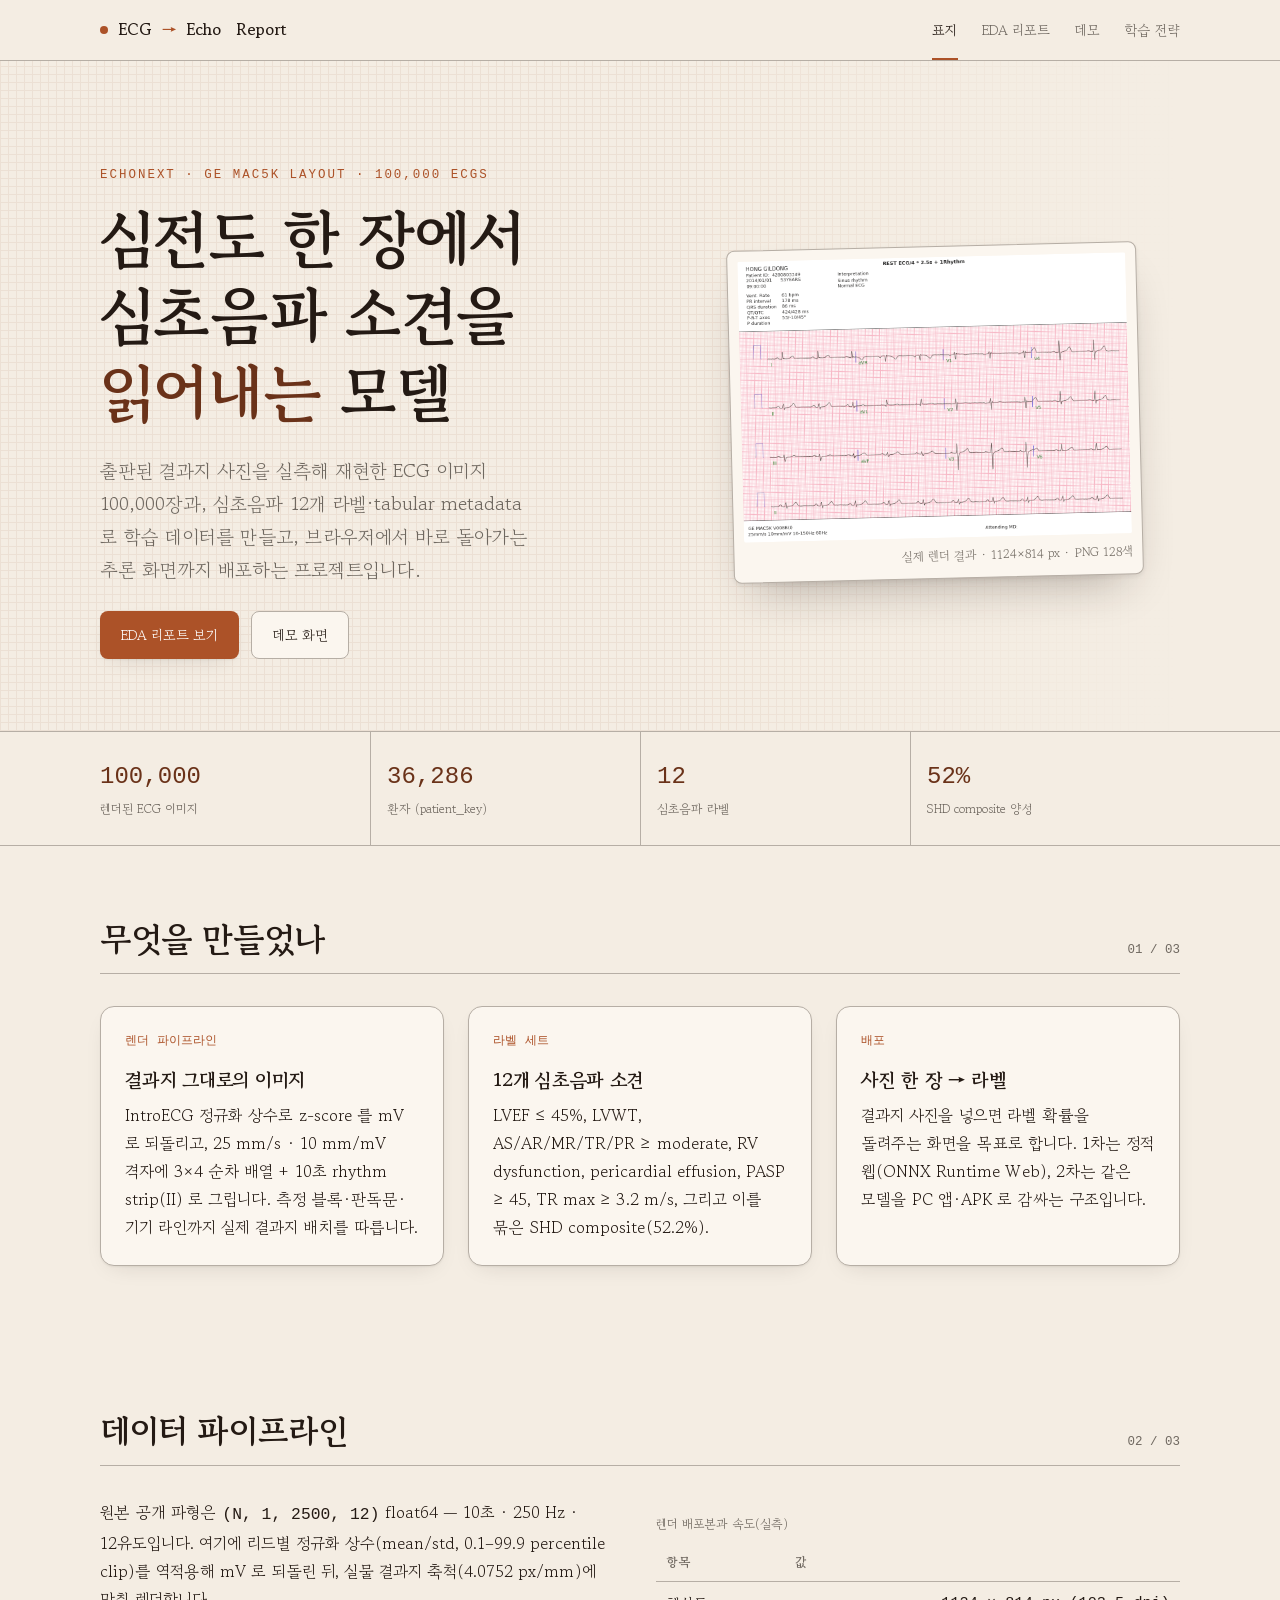
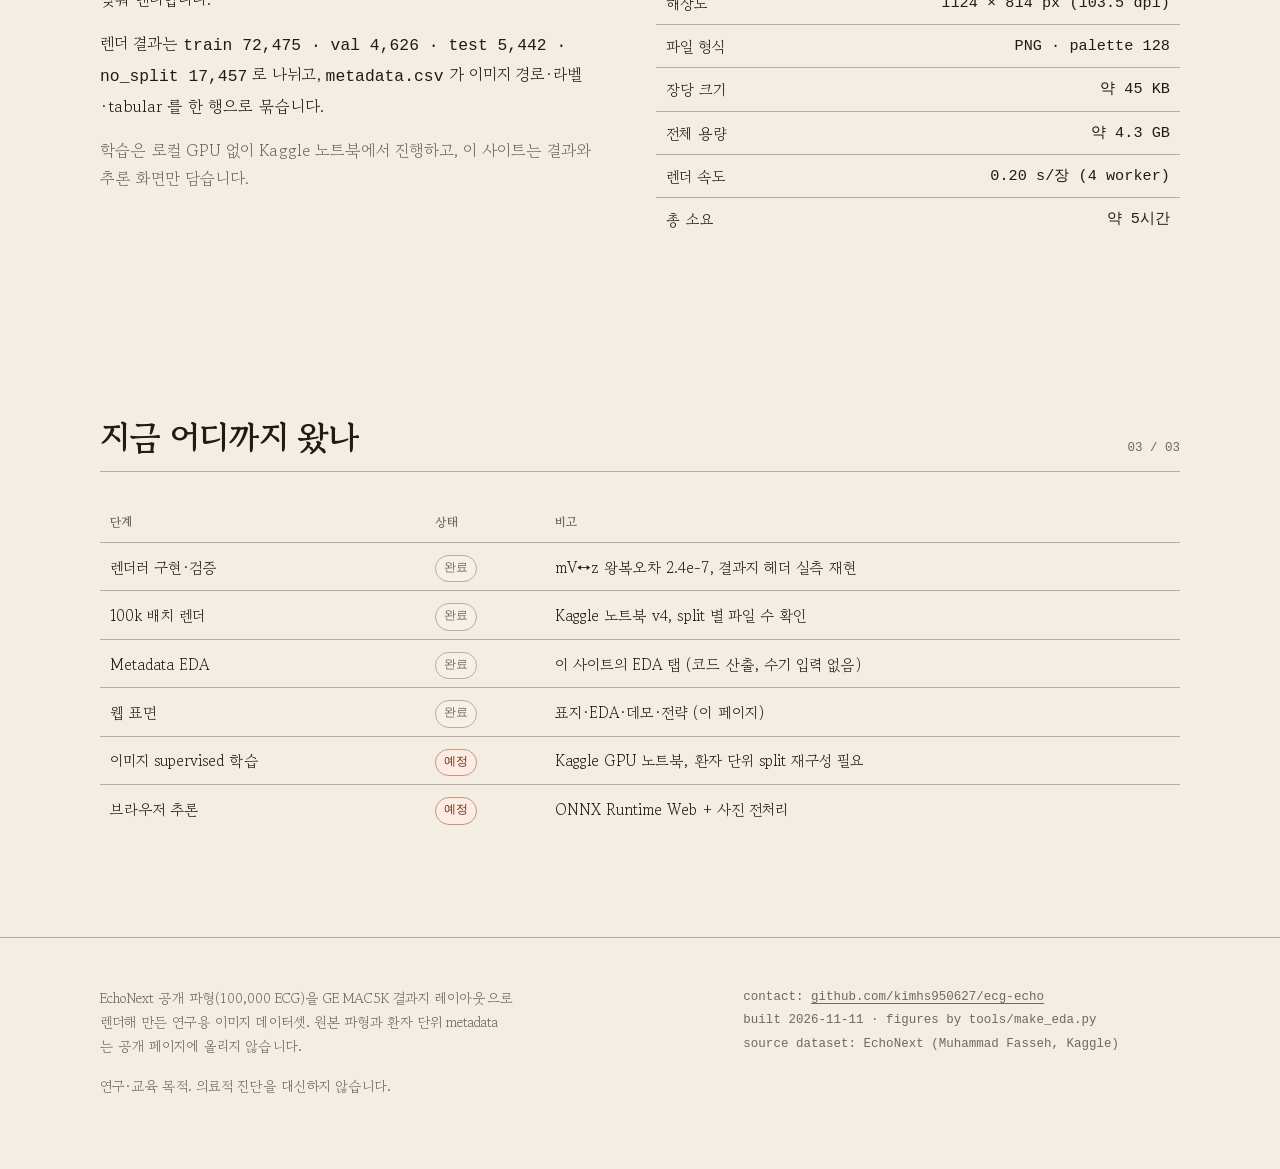
==== index.html @ 30be146b "ECG→Echo Report: cover, metadata EDA report, demo shell, training strategy Discord: https://discord." ====
<!DOCTYPE html>
<html lang="ko">
<head>
<meta charset="utf-8">
<meta name="viewport" content="width=device-width, initial-scale=1">
<title>ECG → Echo Report — 심전도 이미지로 심초음파 소견 예측</title>
<meta name="description" content="EchoNext 파형 10만 장을 GE MAC5K 결과지 이미지로 렌더한 데이터셋과, 심초음파 12개 라벨 예측 모델의 EDA·데모.">
<link rel="canonical" href="https://kimhs950627.github.io/ecg-echo/index.html">
<meta property="og:type" content="website">
<meta property="og:title" content="ECG → Echo Report — 심전도 이미지로 심초음파 소견 예측">
<meta property="og:description" content="EchoNext 파형 10만 장을 GE MAC5K 결과지 이미지로 렌더한 데이터셋과, 심초음파 12개 라벨 예측 모델의 EDA·데모.">
<meta property="og:url" content="https://kimhs950627.github.io/ecg-echo/index.html">
<meta property="og:image" content="https://kimhs950627.github.io/ecg-echo/assets/samples/ecg_0000861.png">
<meta name="twitter:card" content="summary_large_image">
<meta name="theme-color" content="#F4EDE3">
<link rel="icon" href="assets/favicon.svg" type="image/svg+xml">
<link rel="preconnect" href="https://fonts.googleapis.com">
<link rel="preconnect" href="https://fonts.gstatic.com" crossorigin>
<link href="https://fonts.googleapis.com/css2?family=Gowun+Batang:wght@400;700&display=swap" rel="stylesheet">
<link rel="stylesheet" href="styles/site.css">

</head>
<body>
<a class="skip-link" href="#main">본문으로 건너뛰기</a>
<header class="site-header">
  <div class="wrap">
    <a class="brand" href="index.html"><span class="dot" aria-hidden="true"></span>ECG<b>→</b>Echo<span class="full">&nbsp;Report</span></a>
    <nav aria-label="주요 섹션"><ul class="tabs"><li><a href="index.html" aria-current="page">표지</a></li>
<li><a href="eda.html">EDA 리포트</a></li>
<li><a href="demo.html">데모</a></li>
<li><a href="plan.html">학습 전략</a></li></ul></nav>
  </div>
</header>
<main id="main">

<section class="hero">
  <div class="wrap">
    <div>
      <p class="eyebrow">EchoNext · GE MAC5K layout · 100,000 ECGs</p>
      <h1>심전도 한 장에서<br>심초음파 소견을 <span>읽어내는</span> 모델</h1>
      <p class="lead">출판된 결과지 사진을 실측해 재현한 ECG 이미지 100,000장과,
      심초음파 12개 라벨·tabular metadata 로 학습 데이터를 만들고, 브라우저에서 바로 돌아가는
      추론 화면까지 배포하는 프로젝트입니다.</p>
      <div class="cta-row">
        <a class="btn btn-primary" href="eda.html">EDA 리포트 보기</a>
        <a class="btn btn-ghost" href="demo.html">데모 화면</a>
      </div>
    </div>
    <figure class="printout">
      <img src="assets/samples/ecg_0000861.png" alt="렌더된 GE MAC5K 형식 12유도 심전도 결과지" width="1124" height="814">
      <figcaption>실제 렌더 결과 · 1124×814 px · PNG 128색</figcaption>
    </figure>
  </div>
</section>

<section class="stats" aria-label="데이터셋 요약">
  <div class="wrap">
  <div class="stat"><div class="v">100,000</div><div class="k">렌더된 ECG 이미지</div></div>
  <div class="stat"><div class="v">36,286</div><div class="k">환자 (patient_key)</div></div>
  <div class="stat"><div class="v">12</div><div class="k">심초음파 라벨</div></div>
  <div class="stat"><div class="v">52%</div><div class="k">SHD composite 양성</div></div>
  </div>
</section>

<section class="section">
  <div class="wrap">
    <div class="section-head"><h2>무엇을 만들었나</h2><span class="idx">01 / 03</span></div>
    <div class="cards">
      <article class="card">
        <p class="n">렌더 파이프라인</p>
        <h3>결과지 그대로의 이미지</h3>
        <p>IntroECG 정규화 상수로 z-score 를 mV 로 되돌리고, 25 mm/s · 10 mm/mV 격자에
        3×4 순차 배열 + 10초 rhythm strip(II) 로 그립니다. 측정 블록·판독문·기기 라인까지 실제 결과지 배치를 따릅니다.</p>
      </article>
      <article class="card">
        <p class="n">라벨 세트</p>
        <h3>12개 심초음파 소견</h3>
        <p>LVEF ≤ 45%, LVWT, AS/AR/MR/TR/PR ≥ moderate, RV dysfunction, pericardial effusion,
        PASP ≥ 45, TR max ≥ 3.2 m/s, 그리고 이를 묶은 SHD composite(52.2%).</p>
      </article>
      <article class="card">
        <p class="n">배포</p>
        <h3>사진 한 장 → 라벨</h3>
        <p>결과지 사진을 넣으면 라벨 확률을 돌려주는 화면을 목표로 합니다. 1차는 정적 웹(ONNX Runtime Web),
        2차는 같은 모델을 PC 앱·APK 로 감싸는 구조입니다.</p>
      </article>
    </div>
  </div>
</section>

<section class="section">
  <div class="wrap">
    <div class="section-head"><h2>데이터 파이프라인</h2><span class="idx">02 / 03</span></div>
    <div class="grid-2">
      <div class="prose">
        <p>원본 공개 파형은 <span class="mono">(N, 1, 2500, 12)</span> float64 — 10초 · 250 Hz · 12유도입니다.
        여기에 리드별 정규화 상수(mean/std, 0.1–99.9 percentile clip)를 역적용해 mV 로 되돌린 뒤,
        실물 결과지 축척(4.0752 px/mm)에 맞춰 렌더합니다.</p>
        <p>렌더 결과는 <span class="mono">train 72,475 · val 4,626 ·
        test 5,442 · no_split 17,457</span> 로 나뉘고,
        <span class="mono">metadata.csv</span> 가 이미지 경로·라벨·tabular 를 한 행으로 묶습니다.</p>
        <p class="muted">학습은 로컬 GPU 없이 Kaggle 노트북에서 진행하고, 이 사이트는 결과와 추론 화면만 담습니다.</p>
      </div>
      <div>
        <table class="data">
          <caption>렌더 배포본과 속도(실측)</caption>
          <thead><tr><th>항목</th><th>값</th></tr></thead>
          <tbody>
            <tr><td>해상도</td><td class="num">1124 × 814 px (103.5 dpi)</td></tr>
            <tr><td>파일 형식</td><td class="num">PNG · palette 128</td></tr>
            <tr><td>장당 크기</td><td class="num">약 45 KB</td></tr>
            <tr><td>전체 용량</td><td class="num">약 4.3 GB</td></tr>
            <tr><td>렌더 속도</td><td class="num">0.20 s/장 (4 worker)</td></tr>
            <tr><td>총 소요</td><td class="num">약 5시간</td></tr>
          </tbody>
        </table>
      </div>
    </div>
  </div>
</section>

<section class="section">
  <div class="wrap">
    <div class="section-head"><h2>지금 어디까지 왔나</h2><span class="idx">03 / 03</span></div>
    <table class="data">
      <thead><tr><th>단계</th><th>상태</th><th>비고</th></tr></thead>
      <tbody>
        <tr><td>렌더러 구현·검증</td><td><span class="tag">완료</span></td><td>mV↔z 왕복오차 2.4e-7, 결과지 헤더 실측 재현</td></tr>
        <tr><td>100k 배치 렌더</td><td><span class="tag">완료</span></td><td>Kaggle 노트북 v4, split 별 파일 수 확인</td></tr>
        <tr><td>Metadata EDA</td><td><span class="tag">완료</span></td><td>이 사이트의 EDA 탭 (코드 산출, 수기 입력 없음)</td></tr>
        <tr><td>웹 표면</td><td><span class="tag">완료</span></td><td>표지·EDA·데모·전략 (이 페이지)</td></tr>
        <tr><td>이미지 supervised 학습</td><td><span class="tag warn">예정</span></td><td>Kaggle GPU 노트북, 환자 단위 split 재구성 필요</td></tr>
        <tr><td>브라우저 추론</td><td><span class="tag warn">예정</span></td><td>ONNX Runtime Web + 사진 전처리</td></tr>
      </tbody>
    </table>
  </div>
</section>

</main>
<footer class="site-footer">
  <div class="wrap">
    <div>
      <p class="footer-note">EchoNext 공개 파형(100,000 ECG)을 GE MAC5K 결과지 레이아웃으로 렌더해 만든 연구용 이미지 데이터셋.
      원본 파형과 환자 단위 metadata 는 공개 페이지에 올리지 않습니다.</p>
      <p class="footer-note">연구·교육 목적. 의료적 진단을 대신하지 않습니다.</p>
    </div>
    <div class="footer-meta">
      contact: <a href="https://github.com/kimhs950627/ecg-echo">github.com/kimhs950627/ecg-echo</a><br>
      built 2026-11-11 · figures by <code>tools/make_eda.py</code><br>
      source dataset: EchoNext (Muhammad Fasseh, Kaggle)
    </div>
  </div>
</footer>
</body>
</html>
---- styles/site.css ----
@import url("tokens.css");

/* ---------- base ---------- */
*,
*::before,
*::after { box-sizing: border-box; }

html { -webkit-text-size-adjust: 100%; scroll-behavior: smooth; }

body {
  margin: 0;
  background: var(--color-bg);
  color: var(--color-fg);
  font-family: var(--font-body);
  font-size: var(--text-base);
  line-height: 1.72;
  word-break: keep-all;
  overflow-wrap: normal;
  letter-spacing: 0.002em;
}

img { max-width: 100%; height: auto; display: block; }

a { color: var(--color-accent-deep); text-decoration-thickness: 1px; text-underline-offset: 3px; }
a:hover { color: var(--color-accent); }

h1, h2, h3, h4 {
  font-family: var(--font-display);
  font-weight: 700;
  line-height: 1.24;
  letter-spacing: -0.012em;
  margin: 0 0 var(--space-4);
  text-wrap: balance;
}
h1 { font-size: var(--text-3xl); }
h2 { font-size: var(--text-2xl); }
h3 { font-size: var(--text-lg); }
p { margin: 0 0 var(--space-4); }
small { font-size: var(--text-xs); color: var(--color-muted); }

.wrap { width: min(100% - clamp(56px, 9.4vw, 130px), var(--maxw)); margin-inline: auto; }
.prose { max-width: var(--maxw-prose); }
.muted { color: var(--color-muted); }
.mono { font-family: var(--font-mono); font-variant-numeric: tabular-nums; }
.eyebrow {
  font-family: var(--font-mono);
  font-size: var(--text-xs);
  letter-spacing: 0.16em;
  text-transform: uppercase;
  color: var(--color-accent);
  margin: 0 0 var(--space-3);
}
.lead { font-size: var(--text-lg); color: var(--color-muted); max-width: 44ch; }
hr.rule { border: 0; border-top: 1px solid var(--color-border); margin: var(--space-8) 0; opacity: 0.6; }

/* ---------- header / nav ---------- */
.site-header {
  position: sticky; top: 0; z-index: 40;
  background: var(--color-bg);
  border-bottom: 1px solid var(--color-border);
}
.site-header .wrap {
  display: flex; align-items: center; justify-content: space-between;
  gap: var(--space-5); min-height: 60px;
}
.brand {
  display: inline-flex; align-items: baseline; gap: 10px;
  font-family: var(--font-display); font-weight: 700; font-size: 1rem;
  color: var(--color-fg); text-decoration: none; white-space: nowrap;
}
.brand b { color: var(--color-accent); font-weight: 700; }
.brand .dot {
  width: 8px; height: 8px; border-radius: 50%;
  background: var(--color-accent); transform: translateY(-2px);
}
.tabs { display: flex; gap: var(--space-5); list-style: none; margin: 0; padding: 0; }
.tabs a {
  display: inline-block; padding: 18px 0 16px;
  font-size: var(--text-sm); color: var(--color-muted); text-decoration: none;
  border-bottom: 2px solid transparent; white-space: nowrap;
}
.tabs a:hover { color: var(--color-fg); }
.tabs a[aria-current="page"] { color: var(--color-fg); border-bottom-color: var(--color-accent); }

/* ---------- hero ---------- */
.hero { position: relative; overflow: hidden; padding: var(--space-9) 0 var(--space-8); }
.hero::before {
  content: ""; position: absolute; inset: 0;
  background-image:
    repeating-linear-gradient(0deg, var(--color-grid) 0 1px, transparent 1px 8px),
    repeating-linear-gradient(90deg, var(--color-grid) 0 1px, transparent 1px 8px),
    repeating-linear-gradient(0deg, var(--color-grid-strong) 0 1px, transparent 1px 40px),
    repeating-linear-gradient(90deg, var(--color-grid-strong) 0 1px, transparent 1px 40px);
  opacity: 0.42;
  -webkit-mask-image: linear-gradient(to right, #000 0%, #000 55%, transparent 92%);
  mask-image: linear-gradient(to right, #000 0%, #000 55%, transparent 92%);
  pointer-events: none;
}
.hero .wrap { position: relative; display: grid; grid-template-columns: minmax(0, 1.05fr) minmax(0, 0.95fr); gap: var(--space-7); align-items: center; }
.hero h1 { margin-bottom: var(--space-5); }
.hero h1 span { color: var(--color-accent-deep); }
.hero .cta-row { display: flex; flex-wrap: wrap; gap: var(--space-3); margin-top: var(--space-5); }

.btn {
  display: inline-flex; align-items: center; gap: 8px;
  padding: 11px 20px; border-radius: var(--radius-md);
  font-size: var(--text-sm); text-decoration: none; border: 1px solid transparent;
}
.btn-primary { background: var(--color-accent); color: var(--color-on-accent); box-shadow: var(--shadow-soft); }
.btn-primary:hover { background: var(--color-accent-deep); color: var(--color-on-accent); }
.btn-ghost { border-color: var(--color-border); color: var(--color-fg); background: var(--color-surface); }
.btn-ghost:hover { border-color: var(--color-accent); color: var(--color-accent-deep); }

.printout {
  background: var(--color-surface); border: 1px solid var(--color-border);
  border-radius: var(--radius-md); padding: 10px; box-shadow: var(--shadow-deep);
  transform: rotate(-1.4deg);
}
.printout img { border-radius: 2px; }
.printout figcaption { margin-top: 8px; font-size: var(--text-xs); color: var(--color-muted); text-align: right; }

/* ---------- stat strip ---------- */
.stats { border-block: 1px solid var(--color-border); }
.stats .wrap { display: grid; grid-template-columns: repeat(4, minmax(0, 1fr)); }
.stat {
  padding: var(--space-5) var(--space-4);
  border-left: 1px solid var(--color-border);
}
.stat:first-child { border-left: 0; padding-left: 0; }
.stat .v { font-family: var(--font-mono); font-size: 1.5rem; font-variant-numeric: tabular-nums; color: var(--color-accent-deep); }
.stat .k { font-size: var(--text-xs); color: var(--color-muted); margin-top: 2px; }

/* ---------- sections ---------- */
.section { padding: var(--space-8) 0; }
.section-head { display: flex; align-items: baseline; justify-content: space-between; gap: var(--space-5); border-bottom: 1px solid var(--color-border); padding-bottom: var(--space-3); margin-bottom: var(--space-6); }
.section-head h2 { margin: 0; }
.section-head .idx { font-family: var(--font-mono); font-size: var(--text-xs); color: var(--color-muted); }

.cards { display: grid; grid-template-columns: repeat(3, minmax(0, 1fr)); gap: var(--space-5); }
.card {
  background: var(--color-surface); border: 1px solid var(--color-border);
  border-radius: var(--radius-lg); padding: var(--space-5); box-shadow: var(--shadow-soft);
}
.card h3 { margin-bottom: var(--space-2); }
.card p:last-child { margin-bottom: 0; }
.card .n { font-family: var(--font-mono); font-size: var(--text-xs); color: var(--color-accent); }

.figure { margin: var(--space-5) 0 var(--space-7); }
.figure img { background: var(--color-surface); border: 1px solid var(--color-border); border-radius: var(--radius-md); }
.figure figcaption { margin-top: var(--space-3); font-size: var(--text-sm); color: var(--color-muted); max-width: 78ch; }

.grid-2 { display: grid; grid-template-columns: repeat(2, minmax(0, 1fr)); gap: var(--space-6); align-items: start; }

table.data { width: 100%; border-collapse: collapse; font-size: 0.95rem; margin: var(--space-4) 0 var(--space-6); }
table.data caption { text-align: left; font-size: var(--text-xs); color: var(--color-muted); padding-bottom: var(--space-2); }
table.data th, table.data td { text-align: left; padding: 8px 10px; border-bottom: 1px solid var(--color-border); }
table.data th { font-weight: 700; font-size: var(--text-xs); letter-spacing: 0.04em; text-transform: uppercase; color: var(--color-muted); }
table.data td.num { font-family: var(--font-mono); text-align: right; font-variant-numeric: tabular-nums; }
table.data tr:last-child td { border-bottom: 0; }
.bar-cell { display: flex; align-items: center; gap: 8px; }
.bar-cell .track { flex: 1; height: 6px; background: var(--color-surface-alt); border-radius: 3px; overflow: hidden; }
.bar-cell .fill { height: 100%; background: var(--color-accent); }

.callout {
  background: #FBEDE4; border: 1px solid var(--color-accent-soft);
  border-radius: var(--radius-md);
  padding: var(--space-4) var(--space-5); margin: var(--space-6) 0; box-shadow: var(--shadow-soft);
}
.callout h3 { color: var(--color-accent-deep); }
.callout h3 { font-size: var(--text-base); margin-bottom: var(--space-2); }
.callout p:last-child { margin-bottom: 0; }

.tag {
  display: inline-block; padding: 2px 8px; border-radius: 999px;
  border: 1px solid var(--color-border); background: var(--color-surface-alt);
  font-family: var(--font-mono); font-size: var(--text-xs); color: var(--color-muted);
}
.tag.warn { border-color: var(--color-accent-soft); color: var(--color-accent-deep); background: #FBEDE4; }

/* ---------- demo ---------- */
.demo-shell { display: grid; grid-template-columns: minmax(0, 1.15fr) minmax(0, 0.85fr); gap: var(--space-6); align-items: start; }
.dropzone {
  border: 1.5px dashed var(--color-border); border-radius: var(--radius-lg);
  background: var(--color-surface); padding: var(--space-7) var(--space-5);
  text-align: center; box-shadow: var(--shadow-soft);
}
.dropzone.is-dragover { border-color: var(--color-accent); background: #FBEDE4; }
.dropzone h3 { margin-bottom: var(--space-2); }
.dropzone .hint { font-size: var(--text-sm); color: var(--color-muted); margin-bottom: var(--space-4); }
.samples { display: grid; grid-template-columns: repeat(3, minmax(0, 1fr)); gap: var(--space-3); margin-top: var(--space-4); }
.samples button {
  padding: 0; border: 1px solid var(--color-border); border-radius: var(--radius-sm);
  background: var(--color-surface); cursor: pointer; overflow: hidden; box-shadow: var(--shadow-soft);
}
.samples button img { width: 100%; }
.samples button:hover { border-color: var(--color-accent); }

.result-panel { background: var(--color-surface); border: 1px solid var(--color-border); border-radius: var(--radius-lg); padding: var(--space-5); box-shadow: var(--shadow-soft); }
.result-panel h3 { font-size: var(--text-base); }
.result-list { list-style: none; margin: var(--space-4) 0 0; padding: 0; display: grid; gap: 10px; }
.result-list li { display: grid; grid-template-columns: minmax(0, 1fr) auto; gap: 10px; font-size: var(--text-sm); }
.result-list .track { grid-column: 1 / -1; height: 6px; background: var(--color-surface-alt); border-radius: 3px; overflow: hidden; }
.result-list .fill { height: 100%; background: var(--color-accent-soft); }
.status-note { font-size: var(--text-sm); color: var(--color-muted); }
.preview { margin-top: var(--space-4); }
.preview img { border: 1px solid var(--color-border); border-radius: var(--radius-sm); }

/* ---------- footer ---------- */
.site-footer { border-top: 1px solid var(--color-border); padding: var(--space-7) 0 var(--space-8); font-size: var(--text-sm); color: var(--color-muted); }
.site-footer .wrap { display: grid; grid-template-columns: minmax(0, 1.4fr) minmax(0, 1fr); gap: var(--space-6); }
.site-footer a { color: var(--color-muted); }
.site-footer a:hover { color: var(--color-accent-deep); }
.footer-meta { font-family: var(--font-mono); font-size: var(--text-xs); line-height: 1.9; }
.footer-note { max-width: 52ch; }

/* ---------- responsive ---------- */
@media (max-width: 900px) {
  .hero { padding: var(--space-7) 0 var(--space-6); }
  .hero .wrap { grid-template-columns: 1fr; }
  .printout { transform: none; }
  .stats .wrap { grid-template-columns: repeat(2, minmax(0, 1fr)); }
  .cards { grid-template-columns: 1fr; }
  .grid-2, .demo-shell { grid-template-columns: 1fr; }
  .tabs { gap: var(--space-4); }
  .tabs a { font-size: var(--text-xs); }
  .site-footer .wrap { grid-template-columns: 1fr; }
}
@media (max-width: 520px) {
  .brand span.full { display: none; }
  .samples { grid-template-columns: repeat(2, minmax(0, 1fr)); }
  table.data { font-size: 0.9rem; }
}

:focus-visible {
  outline: 2px solid var(--color-accent);
  outline-offset: 2px;
  border-radius: var(--radius-sm);
}

.skip-link {
  position: absolute; width: 1px; height: 1px; overflow: hidden;
  clip-path: inset(50%); white-space: nowrap; top: 8px; z-index: 60;
  background: var(--color-surface); border: 1px solid var(--color-accent);
  padding: 8px 14px; border-radius: var(--radius-md); font-size: var(--text-sm);
}
.skip-link:focus {
  width: auto; height: auto; clip-path: none; overflow: visible; left: 16px;
}

@media (prefers-reduced-motion: reduce) {
  html { scroll-behavior: auto; }
  * { transition: none !important; animation: none !important; }
}
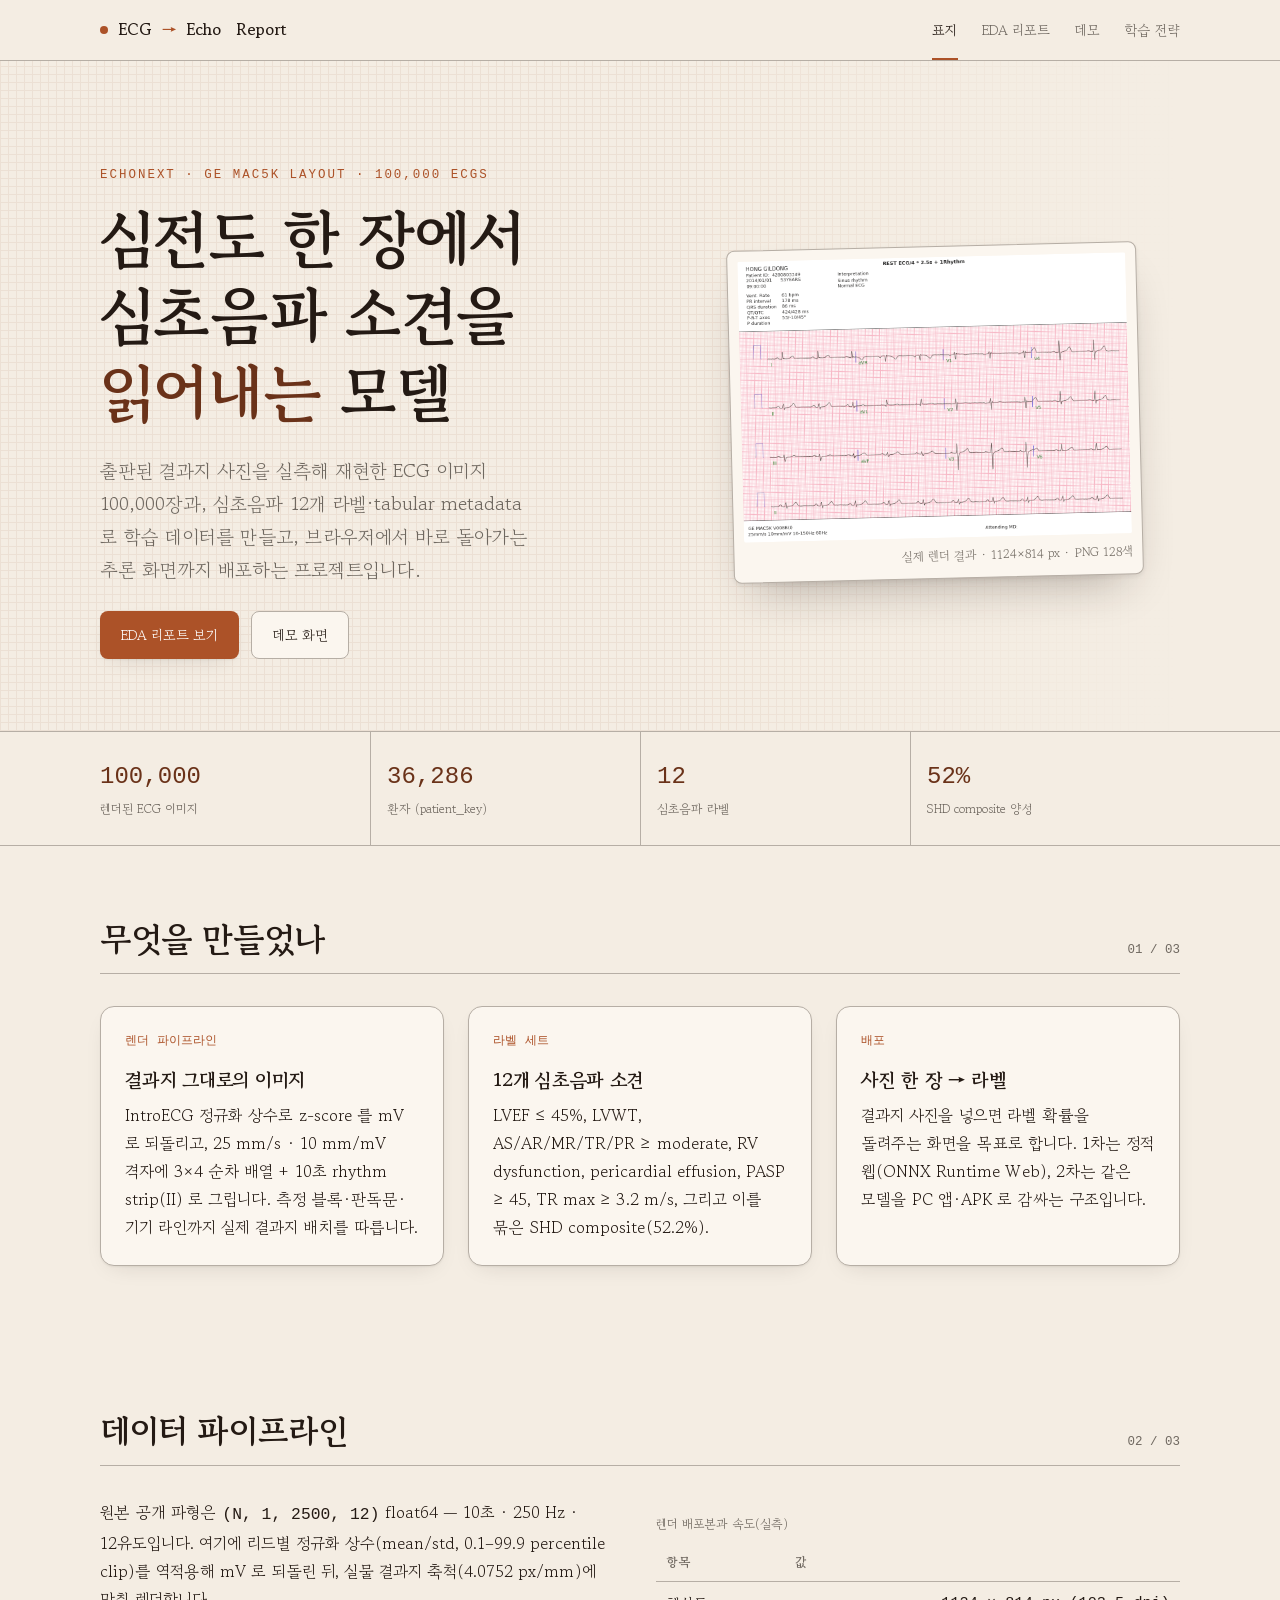
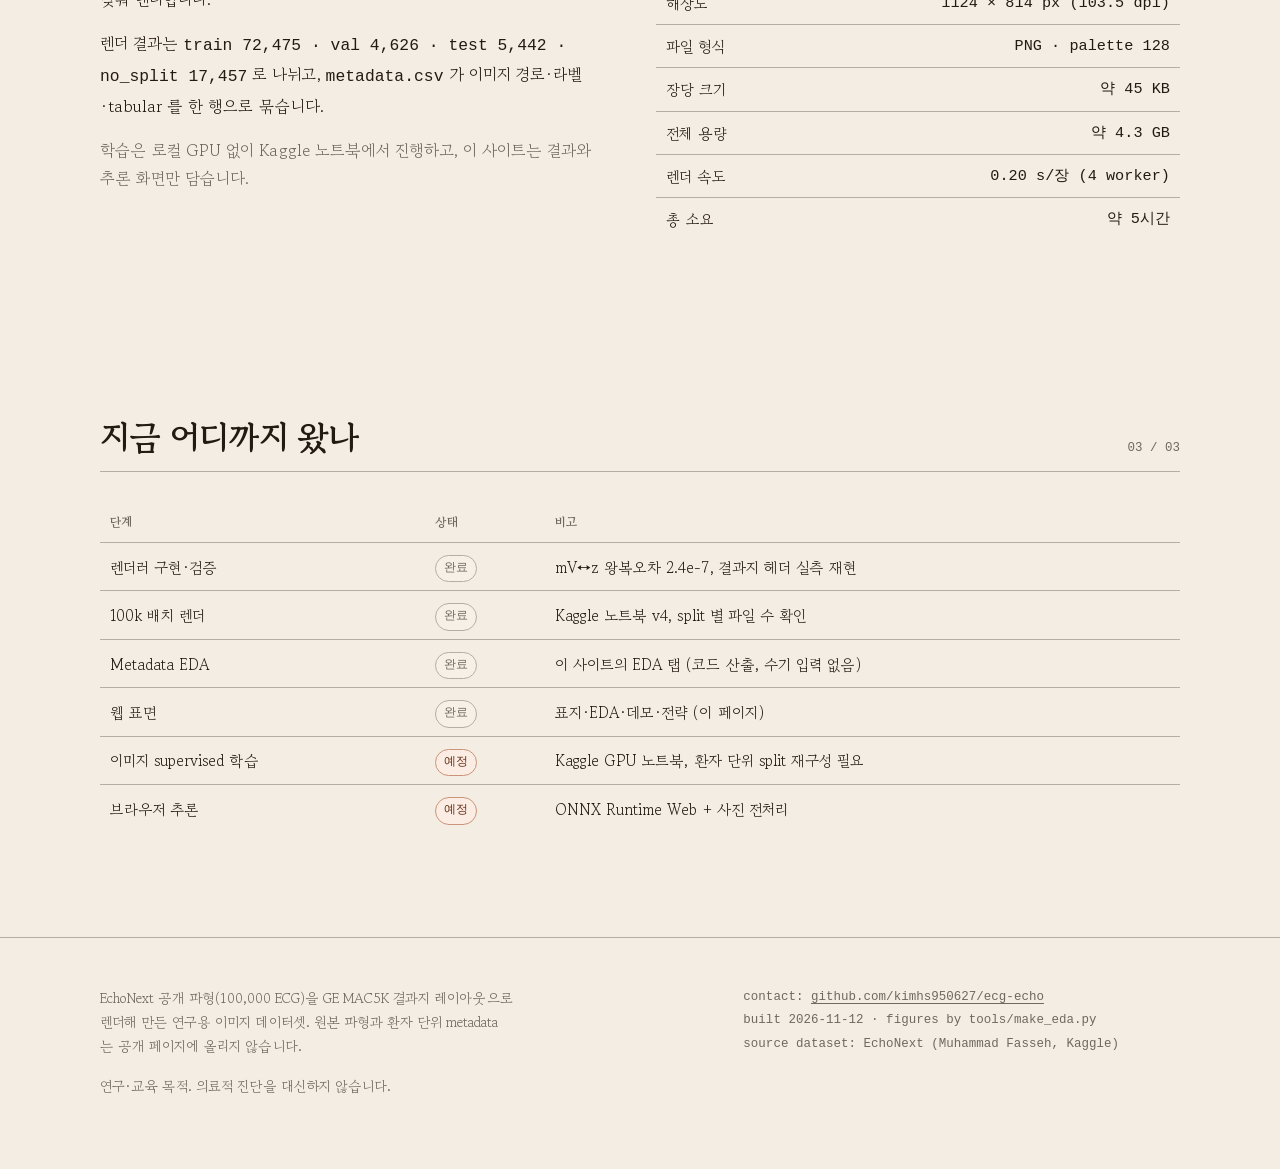
==== commit f9f631f7: "demo: ablation — text removal costs only 0.013 macro AUROC Discord: https://discord.com/channels/155" ====
--- a/index.html
+++ b/index.html
@@ -146,7 +146,7 @@
     </div>
     <div class="footer-meta">
       contact: <a href="https://github.com/kimhs950627/ecg-echo">github.com/kimhs950627/ecg-echo</a><br>
-      built 2026-11-11 · figures by <code>tools/make_eda.py</code><br>
+      built 2026-11-12 · figures by <code>tools/make_eda.py</code><br>
       source dataset: EchoNext (Muhammad Fasseh, Kaggle)
     </div>
   </div>
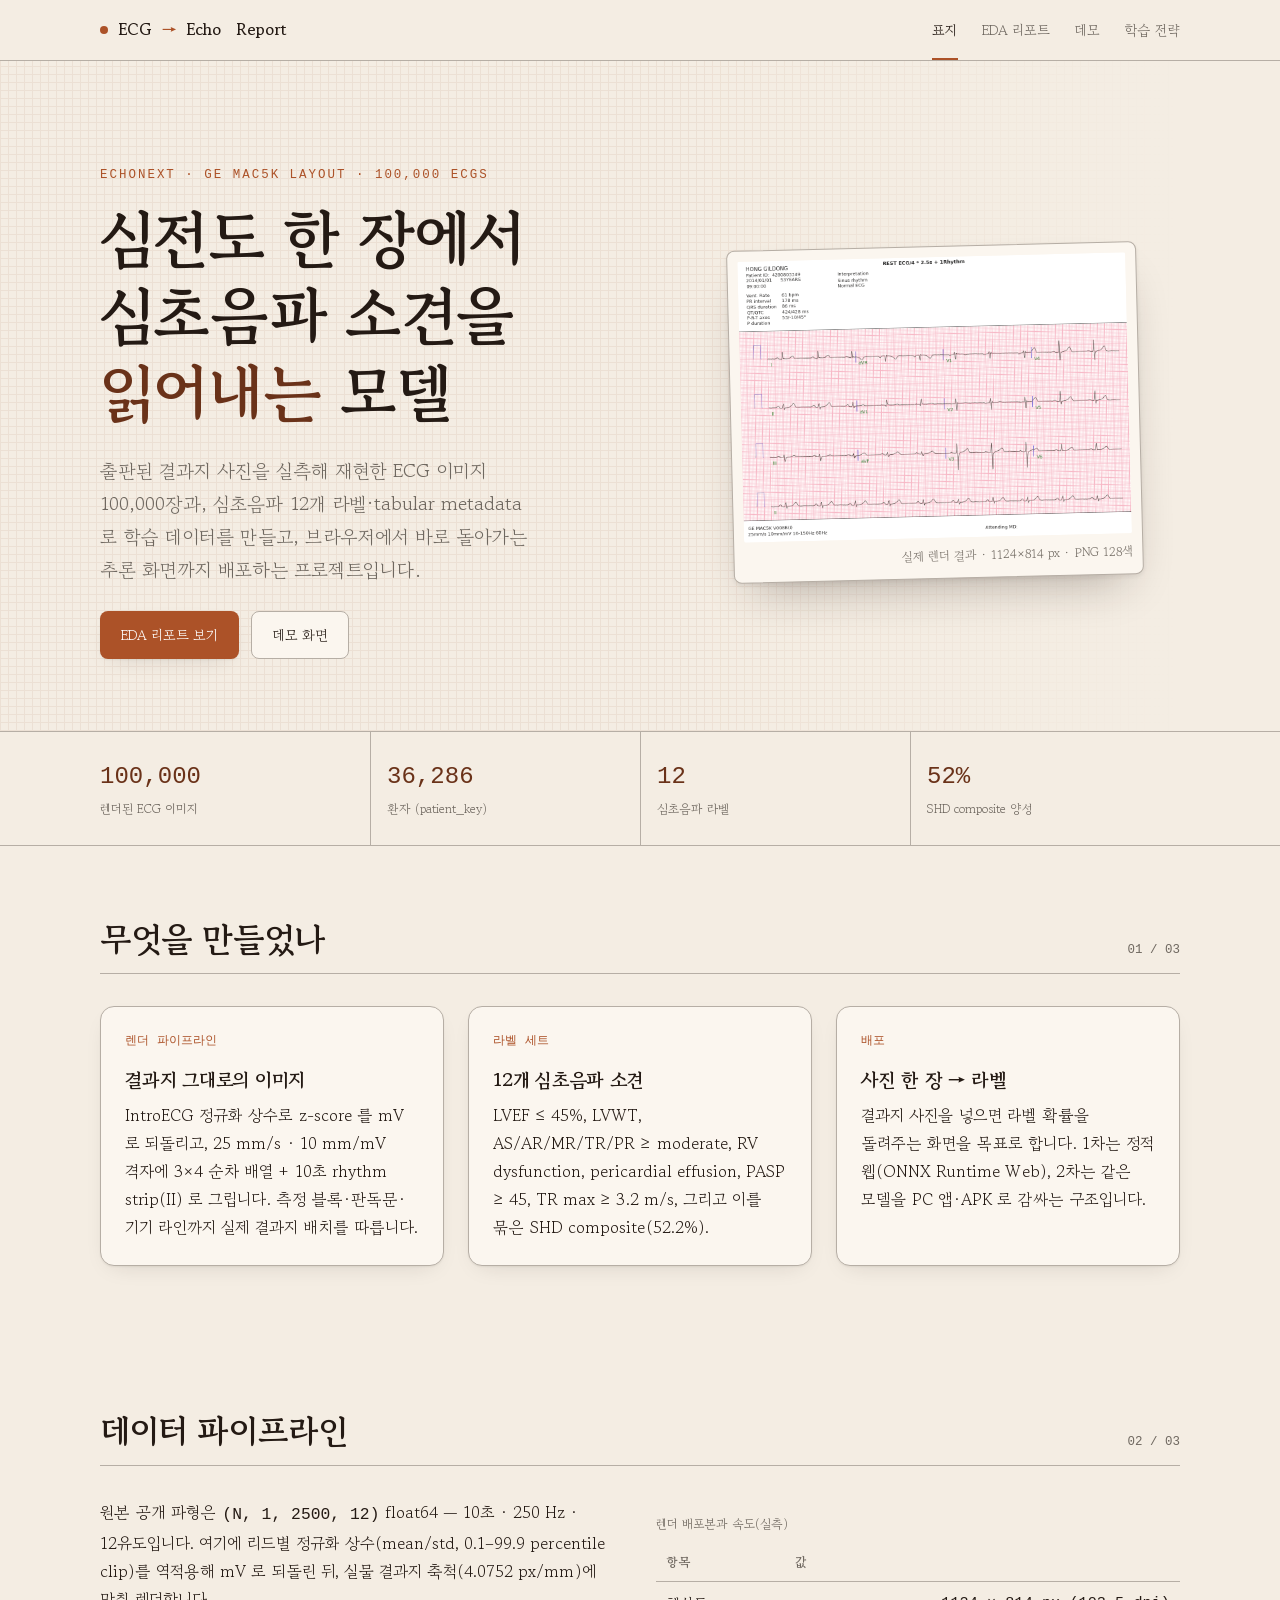
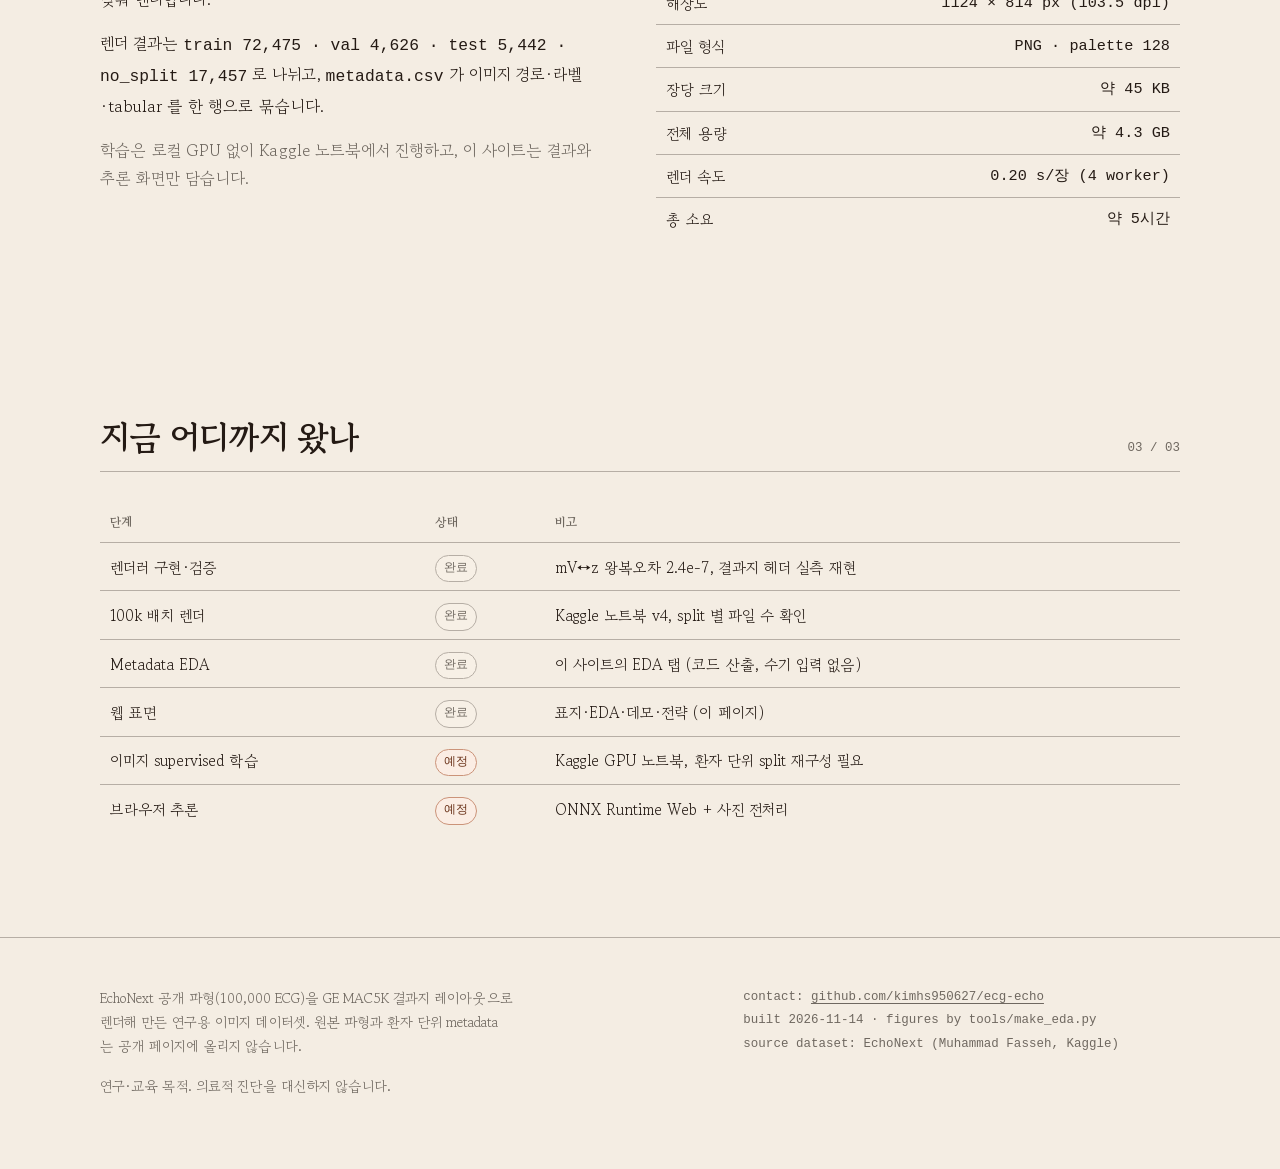
==== commit 090d17a7: "results: photo augmentation lost on every condition, so baseline 384 stays Same group-val (n=19,196)" ====
--- a/index.html
+++ b/index.html
@@ -146,7 +146,7 @@
     </div>
     <div class="footer-meta">
       contact: <a href="https://github.com/kimhs950627/ecg-echo">github.com/kimhs950627/ecg-echo</a><br>
-      built 2026-11-12 · figures by <code>tools/make_eda.py</code><br>
+      built 2026-11-14 · figures by <code>tools/make_eda.py</code><br>
       source dataset: EchoNext (Muhammad Fasseh, Kaggle)
     </div>
   </div>
--- a/styles/site.css
+++ b/styles/site.css
@@ -157,6 +157,8 @@
 table.data th { font-weight: 700; font-size: var(--text-xs); letter-spacing: 0.04em; text-transform: uppercase; color: var(--color-muted); }
 table.data td.num { font-family: var(--font-mono); text-align: right; font-variant-numeric: tabular-nums; }
 table.data tr:last-child td { border-bottom: 0; }
+.table-scroll { overflow-x: auto; -webkit-overflow-scrolling: touch; }
+.table-scroll table.data { min-width: 520px; }
 .bar-cell { display: flex; align-items: center; gap: 8px; }
 .bar-cell .track { flex: 1; height: 6px; background: var(--color-surface-alt); border-radius: 3px; overflow: hidden; }
 .bar-cell .fill { height: 100%; background: var(--color-accent); }
@@ -199,8 +201,26 @@
 .result-panel h3 { font-size: var(--text-base); }
 .result-list { list-style: none; margin: var(--space-4) 0 0; padding: 0; display: grid; gap: 10px; }
 .result-list li { display: grid; grid-template-columns: minmax(0, 1fr) auto; gap: 10px; font-size: var(--text-sm); }
-.result-list .track { grid-column: 1 / -1; height: 6px; background: var(--color-surface-alt); border-radius: 3px; overflow: hidden; }
-.result-list .fill { height: 100%; background: var(--color-accent-soft); }
+.result-list .track { grid-column: 1 / -1; height: 6px; background: var(--color-surface-alt); border-radius: 3px; position: relative; }
+.result-list .track .cutoff { position: absolute; left: 50%; top: -3px; bottom: -3px; width: 2px; background: var(--color-muted); opacity: 0.6; border-radius: 1px; pointer-events: none; }
+.result-list li.is-positive .mono { font-weight: 700; color: var(--color-accent-deep); }
+.cutoff-legend { font-size: var(--text-xs); color: var(--color-muted); margin: var(--space-3) 0 var(--space-4); }
+.fineprint { margin-top: var(--space-7); border-top: 1px solid var(--color-border); padding-top: var(--space-4);
+  font-size: var(--text-xs); color: var(--color-muted); }
+.fineprint summary { cursor: pointer; color: var(--color-muted); font-weight: 600; }
+.fineprint summary:hover { color: var(--color-fg); }
+.fineprint p { margin: var(--space-3) 0 0; line-height: 1.7; }
+.fineprint code { font-size: 0.95em; }
+.result-list .fill { height: 100%; background: var(--color-accent-soft); transition: width 180ms ease; }
+.result-list li { cursor: pointer; border-radius: var(--radius-sm); padding: 2px 4px; margin: -2px -4px; }
+.result-list li:hover { background: var(--color-surface-alt); }
+.result-list li.is-top { font-weight: 700; }
+.result-list li.is-top .fill { background: var(--color-accent); }
+.cam-figure { margin-top: var(--space-5); border-top: 1px solid var(--color-border); padding-top: var(--space-4); }
+.cam-controls { display: flex; flex-wrap: wrap; align-items: center; gap: 10px; font-size: var(--text-xs); color: var(--color-muted); margin-bottom: var(--space-2); }
+.cam-controls select { font: inherit; padding: 4px 6px; border: 1px solid var(--color-border); border-radius: var(--radius-sm); background: var(--color-surface); color: var(--color-fg); max-width: 100%; }
+.cam-check { display: inline-flex; align-items: center; gap: 5px; }
+#cam { width: 100%; max-width: 420px; height: auto; border: 1px solid var(--color-border); border-radius: var(--radius-sm); background: var(--color-surface-alt); display: block; }
 .status-note { font-size: var(--text-sm); color: var(--color-muted); }
 .preview { margin-top: var(--space-4); }
 .preview img { border: 1px solid var(--color-border); border-radius: var(--radius-sm); }
@@ -251,3 +271,6 @@
   html { scroll-behavior: auto; }
   * { transition: none !important; animation: none !important; }
 }
+
+.num b.pos { color: #2f6b4f; }
+.num b.neg { color: #a4402c; }
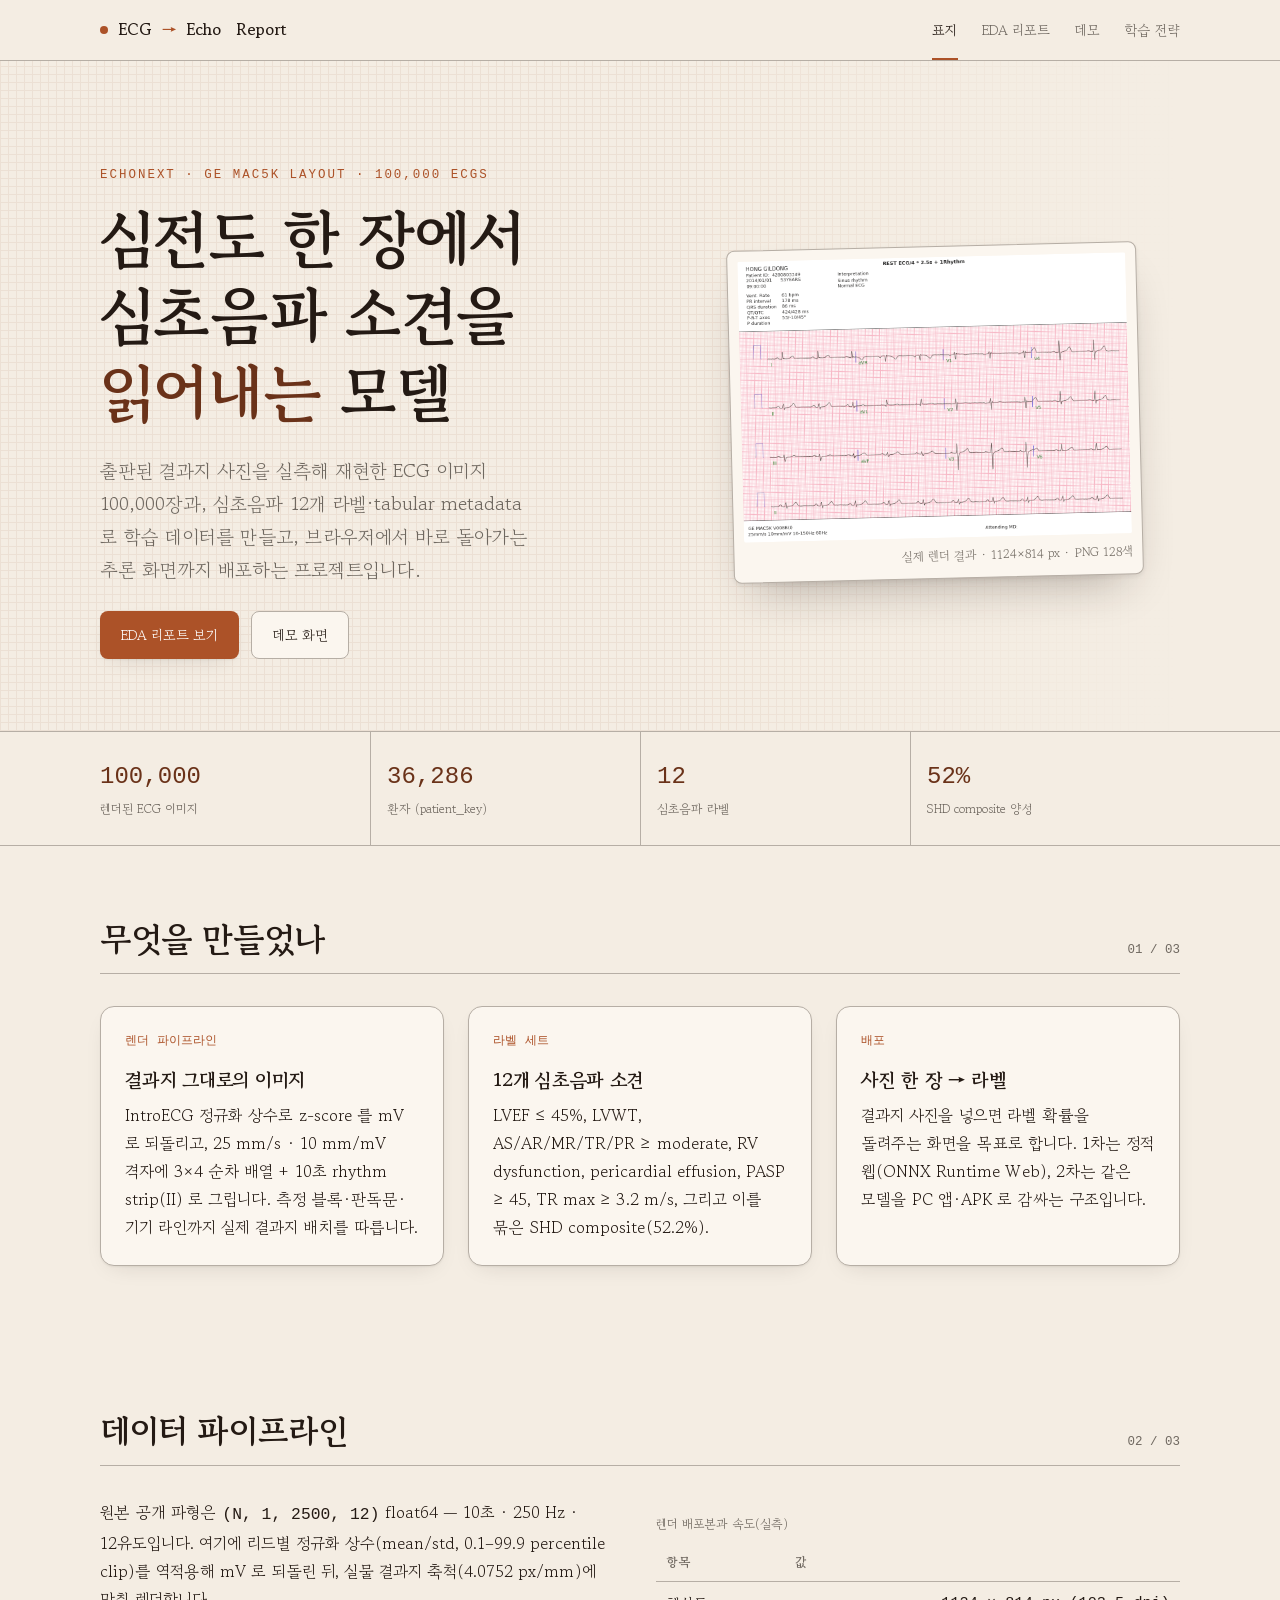
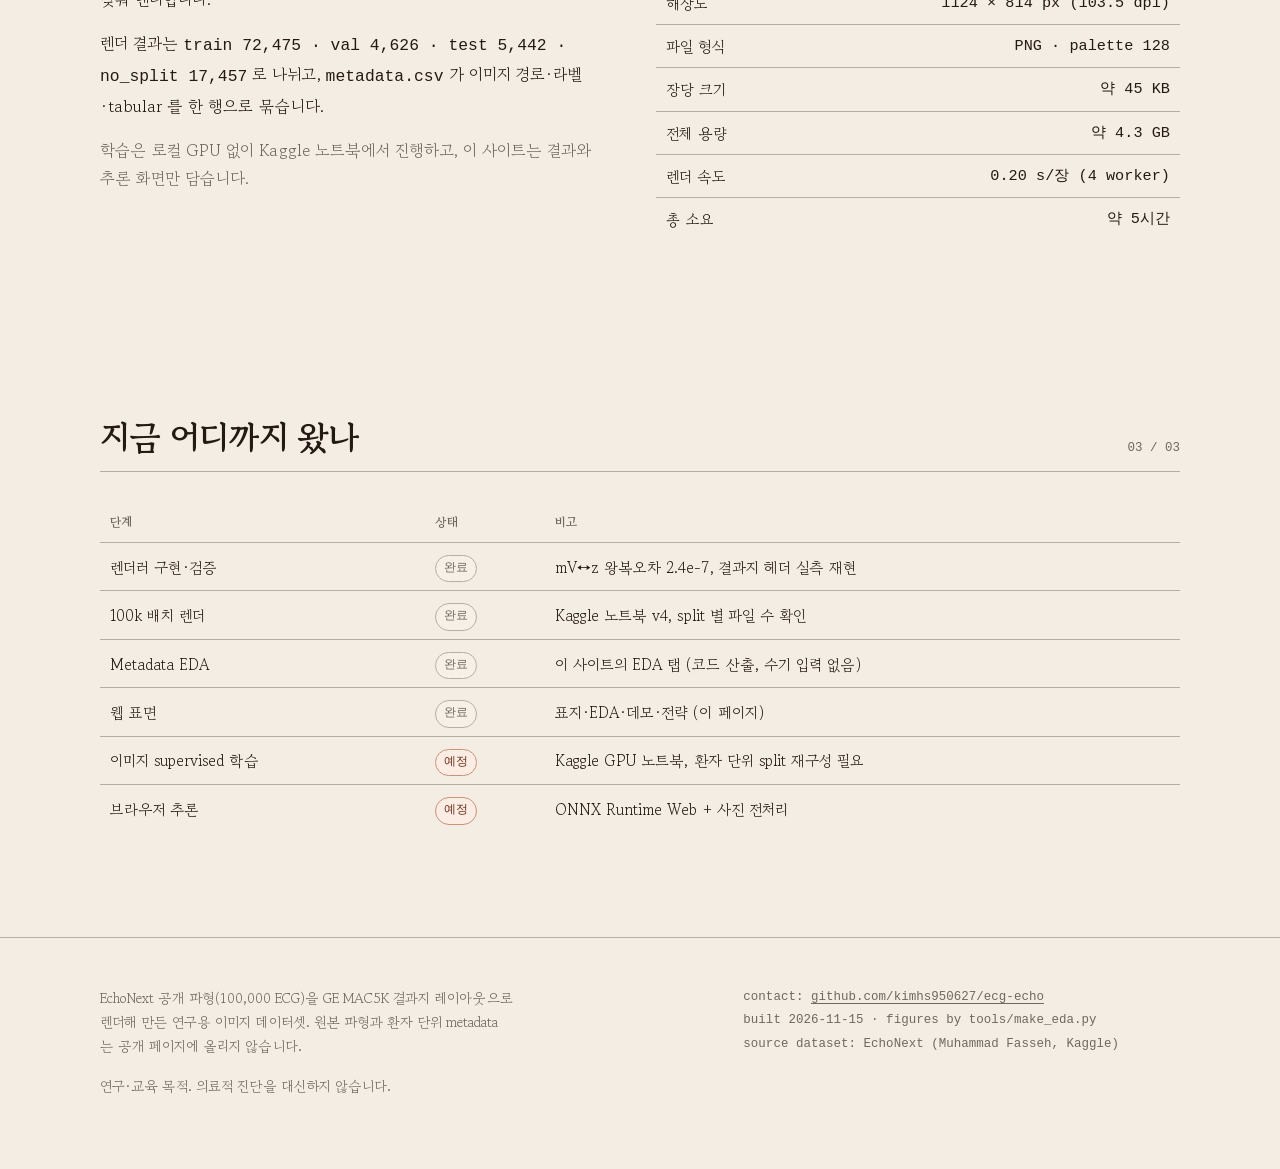
==== commit c329a110: "demo: isotonic-calibrated probabilities with Youden cutoffs from full validation Brier collapses (LV" ====
--- a/index.html
+++ b/index.html
@@ -146,7 +146,7 @@
     </div>
     <div class="footer-meta">
       contact: <a href="https://github.com/kimhs950627/ecg-echo">github.com/kimhs950627/ecg-echo</a><br>
-      built 2026-11-14 · figures by <code>tools/make_eda.py</code><br>
+      built 2026-11-15 · figures by <code>tools/make_eda.py</code><br>
       source dataset: EchoNext (Muhammad Fasseh, Kaggle)
     </div>
   </div>
--- a/styles/site.css
+++ b/styles/site.css
@@ -274,3 +274,9 @@
 
 .num b.pos { color: #2f6b4f; }
 .num b.neg { color: #a4402c; }
+
+.cutoff-val { font-size: 0.78em; color: var(--color-muted); font-weight: 400; white-space: nowrap; }
+.cutoff-val:empty { display: none; }
+
+.grid-2 > * { min-width: 0; }
+.prose .table-scroll { max-width: 100%; }
